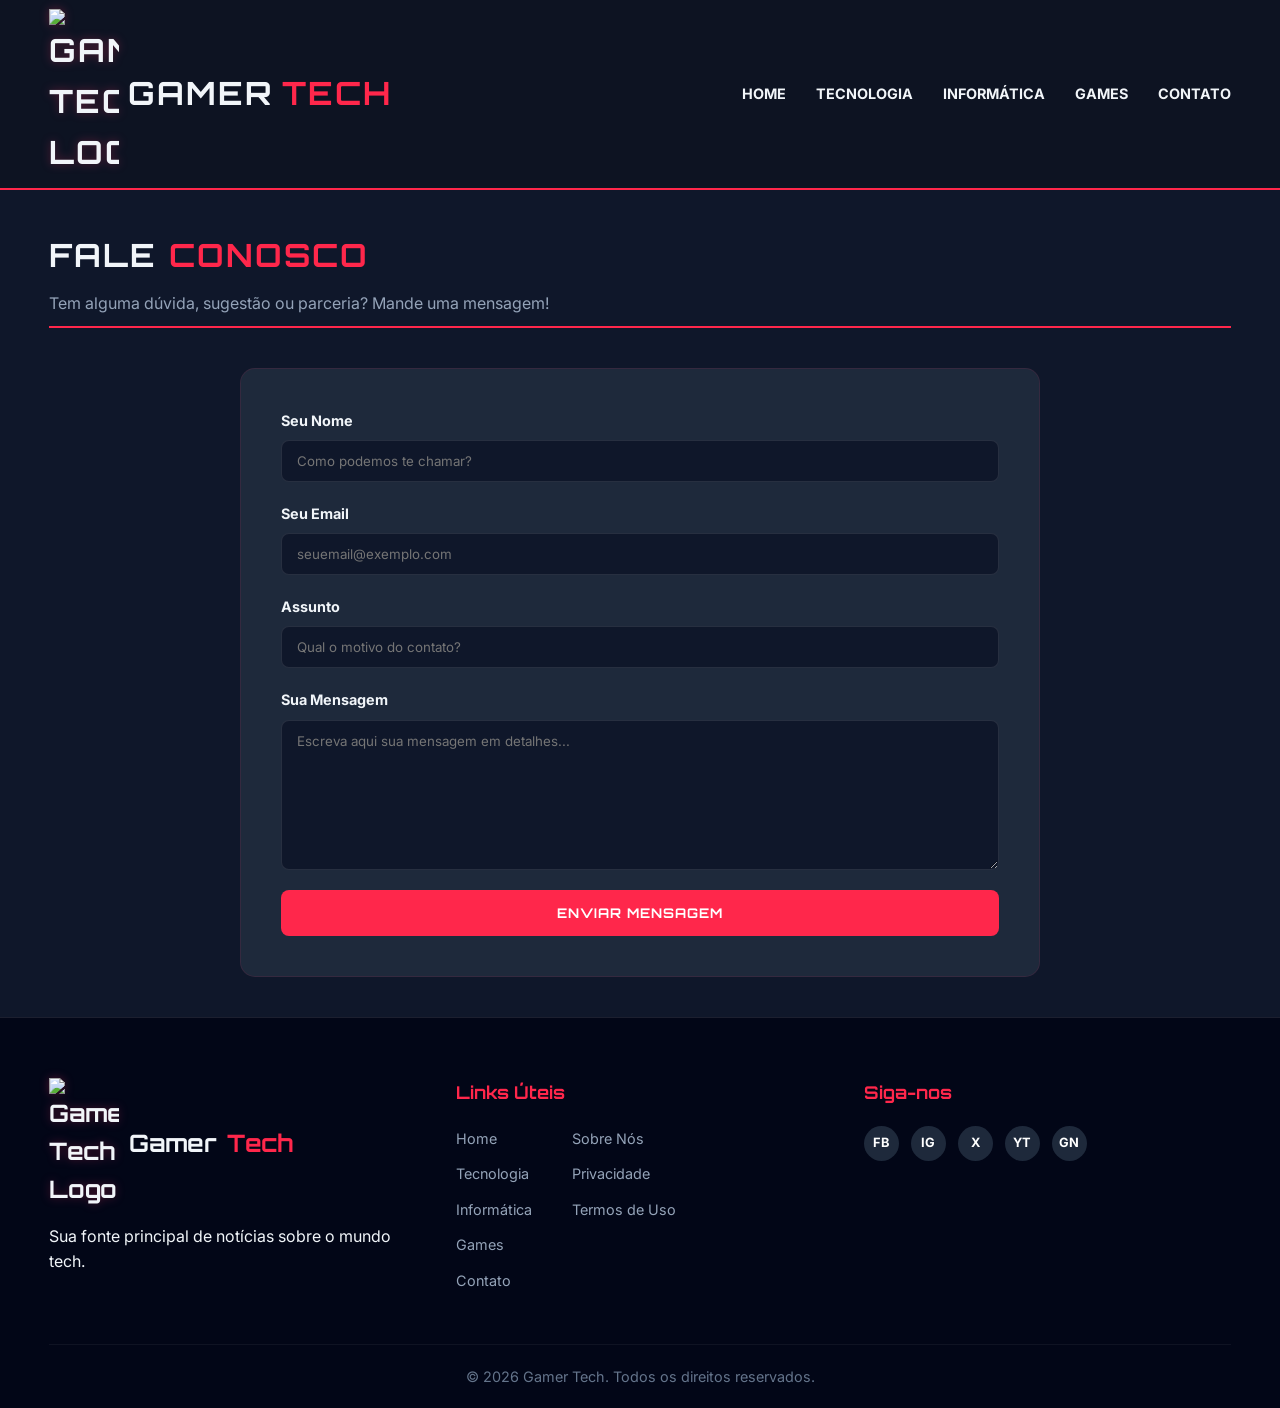
==== contato.html @ 63a46190 "Fiz o upload dos arquivos do site." ====
<!DOCTYPE html>
<html lang="pt-br">
<head>
    <meta charset="UTF-8">
    <meta name="viewport" content="width=device-width, initial-scale=1.0">
    <title>Contato - Gamer Tech</title>
    <link rel="stylesheet" href="style.css">
    <link rel="preconnect" href="https://fonts.googleapis.com">
    <link rel="preconnect" href="https://fonts.gstatic.com" crossorigin>
    <link href="https://fonts.googleapis.com/css2?family=Inter:wght@400;700&family=Orbitron:wght@400;700&display=swap" rel="stylesheet">
</head>
<body>
    <header>
        <div class="container">
            <div class="logo">
                <a href="index.html" style="text-decoration: none; color: inherit;">
                    <h1>
                        <img src="https://i.imgur.com/9I04Gc7.png" alt="Gamer Tech Logo" class="logo-img">
                        Gamer <span>Tech</span>
                    </h1>
                </a>
            </div>
            <nav>
                <ul class="nav-menu">
                    <li><a href="index.html">Home</a></li>
                    <li><a href="tecnologia.html">Tecnologia</a></li>
                    <li><a href="informatica.html">Informática</a></li>
                    <li><a href="games.html">Games</a></li>
                    <li><a href="contato.html">Contato</a></li>
                </ul>
            </nav>
        </div>
    </header>

    <main class="container">
        <section class="page-header" style="margin-top: 40px; border-bottom: 2px solid var(--primary-color); padding-bottom: 10px;">
            <h2 style="font-size: 2rem; text-transform: uppercase; letter-spacing: 2px;">Fale <span style="color: var(--primary-color);">Conosco</span></h2>
            <p style="color: #94a3b8; margin-top: 10px;">Tem alguma dúvida, sugestão ou parceria? Mande uma mensagem!</p>
        </section>

        <section class="contact-container">
            <form action="https://formsubmit.co/hugoctg25@gmail.com" method="POST" class="contact-form">
                <!-- Configurações do FormSubmit -->
                <input type="hidden" name="_next" value="https://hugoctg25.github.io/contato.html">
                <input type="hidden" name="_subject" value="Novo contato do Portal Gamer Tech!">
                <input type="hidden" name="_captcha" value="false">

                <div class="form-group">
                    <label for="name">Seu Nome</label>
                    <input type="text" id="name" name="name" placeholder="Como podemos te chamar?" required>
                </div>

                <div class="form-group">
                    <label for="email">Seu Email</label>
                    <input type="email" id="email" name="email" placeholder="seuemail@exemplo.com" required>
                </div>

                <div class="form-group">
                    <label for="topic">Assunto</label>
                    <input type="text" id="topic" name="subject" placeholder="Qual o motivo do contato?" required>
                </div>

                <div class="form-group">
                    <label for="message">Sua Mensagem</label>
                    <textarea id="message" name="message" placeholder="Escreva aqui sua mensagem em detalhes..." required></textarea>
                </div>

                <button type="submit" class="submit-btn">Enviar Mensagem</button>
            </form>
        </section>
    </main>

    <footer>
        <div class="container">
            <div class="footer-content">
                <div class="footer-logo">
                    <h2 style="display: flex; align-items: center; gap: 10px;">
                        <img src="https://i.imgur.com/9I04Gc7.png" alt="Gamer Tech Logo" class="logo-img">
                        Gamer <span>Tech</span>
                    </h2>
                    <p>Sua fonte principal de notícias sobre o mundo tech.</p>
                </div>
                <div class="footer-links">
                    <h3>Links Úteis</h3>
                    <div class="footer-links-container">
                        <ul>
                            <li><a href="index.html">Home</a></li>
                            <li><a href="tecnologia.html">Tecnologia</a></li>
                            <li><a href="informatica.html">Informática</a></li>
                            <li><a href="games.html">Games</a></li>
                            <li><a href="contato.html">Contato</a></li>
                        </ul>
                        <ul>
                            <li><a href="sobre.html">Sobre Nós</a></li>
                            <li><a href="#">Privacidade</a></li>
                            <li><a href="#">Termos de Uso</a></li>
                        </ul>
                    </div>
                </div>
                <div class="footer-social">
                    <h3>Siga-nos</h3>
                    <div class="social-icons">
                        <a href="#" title="Facebook">FB</a>
                        <a href="#" title="Instagram">IG</a>
                        <a href="#" title="X (Twitter)">X</a>
                        <a href="#" title="YouTube">YT</a>
                        <a href="#" title="Google News">GN</a>
                    </div>
                </div>
            </div>
            <div class="footer-bottom">
                <p>&copy; 2026 Gamer Tech. Todos os direitos reservados.</p>
            </div>
        </div>
    </footer>

    <button id="back-to-top" title="Voltar ao topo">
        <span class="arrow-up"></span>
    </button>

    <script src="script.js"></script>
</body>
</html>
---- style.css ----
:root {
    --bg-color: #0f172a;
    --card-bg: #1e293b;
    --text-color: #f1f5f9;
    --primary-color: #ff274b;
    --secondary-color: #ff274b;
    --accent-color: #ff274b;
    --header-bg: rgba(15, 23, 42, 0.9);
    --header-bg2: rgba(14, 19, 34, 0.9);
}

* {
    margin: 0;
    padding: 0;
    box-sizing: border-box;
}

body {
    font-family: 'Inter', sans-serif;
    background-color: var(--bg-color);
    color: var(--text-color);
    line-height: 1.6;
}

h1, h2, h3, .logo {
    font-family: 'Orbitron', sans-serif;
}

.container {
    max-width: 1200px;
    margin: 0 auto;
    padding: 0 9px;
}

/* Header & Navigation */
header {
    background-color: var(--header-bg2);
    backdrop-filter: blur(10px);
    position: sticky;
    top: 0;
    z-index: 1000;
    padding: 9px 0;
    border-bottom: 2px solid var(--primary-color);
}

header .container {
    display: flex;
    justify-content: space-between;
    align-items: center;
}

.logo h1 {
    font-size: 2.0rem;
    text-transform: uppercase;
    letter-spacing: 2px;
    display: flex;
    align-items: center;
    gap: 9px;
}

.logo-img {
    width: 70px;
    height: auto;
    filter: drop-shadow(0 0 5px rgba(255, 46, 99, 0.3));
}

.logo span {
    color: var(--primary-color);
}

nav ul {
    display: flex;
    list-style: none;
}

nav ul li {
    margin-left: 30px;
}

nav ul li a {
    text-decoration: none;
    color: var(--text-color);
    font-weight: bold;
    transition: color 0.3s ease;
    text-transform: uppercase;
    font-size: 0.9rem;
}

nav ul li a:hover {
    color: var(--secondary-color);
}

/* Carousel Section */
.main-news {
    margin: 40px 0;
}

.carousel {
    position: relative;
    height: 450px;
    border-radius: 15px;
    overflow: hidden;
    border: 1px solid rgba(255, 46, 99, 0.2);
    box-shadow: 0 10px 30px rgba(0,0,0,0.5);
}

.carousel-inner {
    height: 100%;
    width: 100%;
}

.carousel-item {
    position: absolute;
    top: 0;
    left: 0;
    width: 100%;
    height: 100%;
    opacity: 0;
    visibility: hidden;
    transition: opacity 0.8s ease-in-out, visibility 0.8s;
    background-size: cover;
    background-position: center;
    display: flex;
    align-items: flex-end;
    padding: 40px;
}

.carousel-item.active {
    opacity: 1;
    visibility: visible;
}

.hero-content {
    max-width: 700px;
    transform: translateY(20px);
    transition: transform 0.8s ease-out;
}

.carousel-item.active .hero-content {
    transform: translateY(0);
}

/* Controls */
.carousel-control {
    position: absolute;
    top: 50%;
    transform: translateY(-50%);
    background: rgba(0, 0, 0, 0.5);
    color: white;
    border: none;
    width: 50px;
    height: 50px;
    border-radius: 50%;
    cursor: pointer;
    font-family: 'Orbitron', sans-serif;
    font-size: 1.5rem;
    display: flex;
    align-items: center;
    justify-content: center;
    transition: background 0.3s, color 0.3s;
    z-index: 10;
}

.carousel-control:hover {
    background: var(--primary-color);
    color: white;
}

.prev { left: 20px; }
.next { right: 20px; }

/* Indicators */
.carousel-indicators {
    position: absolute;
    bottom: 20px;
    left: 50%;
    transform: translateX(-50%);
    display: flex;
    gap: 10px;
    z-index: 10;
}

.dot {
    width: 12px;
    height: 12px;
    background: rgba(255, 255, 255, 0.3);
    border-radius: 50%;
    cursor: pointer;
    transition: background 0.3s;
}

.dot.active {
    background: var(--primary-color);
    box-shadow: 0 0 10px var(--primary-color);
}

.category {
    background-color: var(--primary-color);
    color: white;
    padding: 5px 12px;
    border-radius: 5px;
    font-size: 0.8rem;
    text-transform: uppercase;
    font-weight: bold;
    display: inline-block;
    margin-bottom: 15px;
}

.hero-content h2 {
    font-size: 2.5rem;
    margin-bottom: 15px;
    line-height: 1.2;
}

.hero-content p {
    font-size: 1.1rem;
    margin-bottom: 25px;
    color: #cbd5e1;
}

.btn {
    display: inline-block;
    background-color: var(--secondary-color);
    color: var(--bg-color);
    padding: 12px 30px;
    text-decoration: none;
    font-weight: bold;
    border-radius: 5px;
    transition: transform 0.3s ease, background-color 0.3s ease;
}

.btn:hover {
    transform: translateY(-3px);
    background-color: #22d3ee;
}

/* News Grid */
.secondary-news {
    display: grid;
    grid-template-columns: repeat(auto-fit, minmax(300px, 1fr));
    gap: 30px;
    margin-bottom: 60px;
}

.news-card {
    background-color: var(--card-bg);
    border-radius: 10px;
    overflow: hidden;
    transition: transform 0.3s ease, opacity 0.5s ease;
    border: 1px solid rgba(255,255,255,0.05);
    opacity: 0;
    transform: translateY(20px);
}

.news-card.visible {
    opacity: 1;
    transform: translateY(0);
}

.news-card:hover {
    transform: translateY(-10px);
}

.news-card.visible:hover {
    transform: translateY(-10px);
}

.news-img {
    height: 200px;
    background-size: cover;
    background-position: center;
}

.news-info {
    padding: 20px;
}

.news-info .category {
    background-color: var(--secondary-color);
    margin-bottom: 10px;
}

.news-info h3 {
    font-size: 1.2rem;
    margin-bottom: 10px;
    line-height: 1.4;
}

.news-info p {
    font-size: 0.95rem;
    color: #94a3b8;
}

/* Back to Top Button */
#back-to-top {
    position: fixed;
    bottom: 30px;
    right: 30px;
    width: 45px;
    height: 45px;
    background-color: var(--primary-color);
    border: none;
    border-radius: 8px;
    cursor: pointer;
    display: flex;
    align-items: center;
    justify-content: center;
    box-shadow: 0 5px 15px rgba(0, 0, 0, 0.3);
    z-index: 1000;
    transition: transform 0.3s ease, background-color 0.3s ease, opacity 0.3s ease, visibility 0.3s;
    opacity: 0;
    visibility: hidden;
}

#back-to-top.show {
    opacity: 1;
    visibility: visible;
}

#back-to-top:hover {
    background-color: #ff4d7d;
    transform: translateY(-5px);
}

.arrow-up {
    width: 0;
    height: 0;
    border-left: 8px solid transparent;
    border-right: 8px solid transparent;
    border-bottom: 12px solid white;
}

/* Contact Form Styles */
.contact-container {
    max-width: 800px;
    margin: 40px auto;
    background-color: var(--card-bg);
    padding: 40px;
    border-radius: 15px;
    border: 1px solid rgba(255, 46, 99, 0.1);
}

.contact-form {
    display: flex;
    flex-direction: column;
    gap: 20px;
}

.form-group {
    display: flex;
    flex-direction: column;
    gap: 8px;
}

.form-group label {
    font-weight: bold;
    color: var(--text-color);
    font-size: 0.9rem;
}

.form-group input, 
.form-group textarea {
    background-color: var(--bg-color);
    border: 1px solid rgba(255, 255, 255, 0.1);
    padding: 12px 15px;
    border-radius: 8px;
    color: white;
    font-family: 'Inter', sans-serif;
    transition: border-color 0.3s ease, box-shadow 0.3s ease;
}

.form-group input:focus, 
.form-group textarea:focus {
    outline: none;
    border-color: var(--primary-color);
    box-shadow: 0 0 10px rgba(255, 46, 99, 0.2);
}

.form-group textarea {
    resize: vertical;
    min-height: 150px;
}

.submit-btn {
    background-color: var(--primary-color);
    color: white;
    border: none;
    padding: 15px;
    border-radius: 8px;
    font-weight: bold;
    cursor: pointer;
    text-transform: uppercase;
    letter-spacing: 1px;
    transition: transform 0.3s ease, background-color 0.3s ease;
    font-family: 'Orbitron', sans-serif;
}

.submit-btn:hover {
    background-color: #ff4d7d;
    transform: translateY(-3px);
}

/* Footer (existing) */
footer {
    background-color: #020617;
    padding: 60px 0 20px;
    margin-top: 40px;
    border-top: 1px solid rgba(255,255,255,0.1);
}

.footer-content {
    display: grid;
    grid-template-columns: repeat(auto-fit, minmax(200px, 1fr));
    gap: 40px;
    margin-bottom: 40px;
}

.footer-logo h2 {
    font-size: 1.5rem;
    margin-bottom: 15px;
}

.footer-logo span {
    color: var(--primary-color);
}

.footer-links h3, .footer-social h3 {
    font-size: 1.1rem;
    margin-bottom: 20px;
    color: var(--secondary-color);
}

.footer-links-container {
    display: flex;
    gap: 40px;
}

.footer-links ul {
    list-style: none;
}

.footer-links ul li {
    margin-bottom: 10px;
}

.footer-links ul li a {
    text-decoration: none;
    color: #94a3b8;
    transition: color 0.3s ease;
    font-size: 0.9rem;
}

.footer-links ul li a:hover {
    color: white;
}

.social-icons {
    display: flex;
    gap: 12px;
    flex-wrap: wrap;
}

.social-icons a {
    width: 35px;
    height: 35px;
    background-color: var(--card-bg);
    display: flex;
    align-items: center;
    justify-content: center;
    border-radius: 50%;
    color: white;
    text-decoration: none;
    transition: background-color 0.3s ease, transform 0.3s ease;
    font-size: 0.8rem;
    font-weight: bold;
}

.social-icons a:hover {
    background-color: var(--primary-color);
    transform: translateY(-3px);
}

.footer-bottom {
    text-align: center;
    padding-top: 20px;
    border-top: 1px solid rgba(255,255,255,0.05);
    font-size: 0.9rem;
    color: #64748b;
}

/* Responsive */
@media (max-width: 768px) {
    header .container {
        flex-direction: column;
        gap: 20px;
    }
    
    nav ul li {
        margin: 0 10px;
    }

    .hero-content h2 {
        font-size: 1.8rem;
    }
}
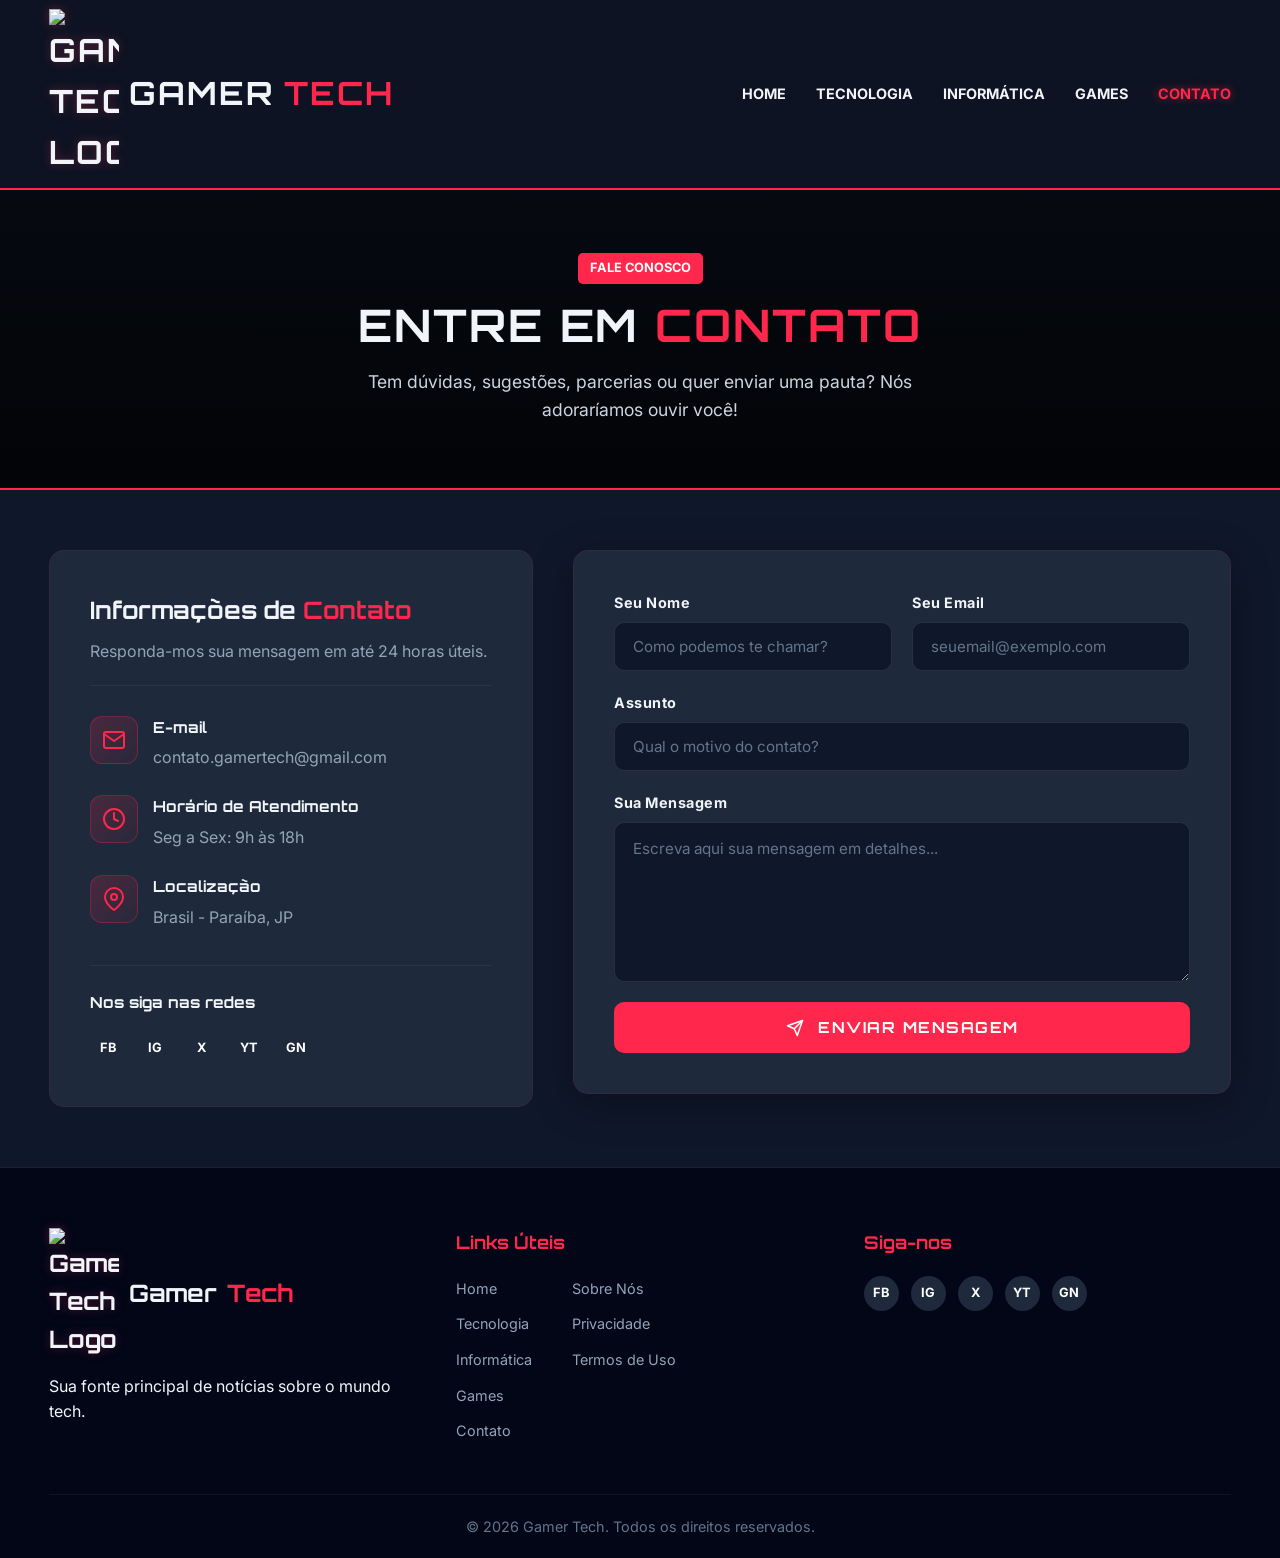
==== commit 12061d65: "Add files via upload Fora feitas novas atualizações no site.  1. Mudança no Menu Horizontal; 2. A" ====
--- a/contato.html
+++ b/contato.html
@@ -14,8 +14,8 @@
         <div class="container">
             <div class="logo">
                 <a href="index.html" style="text-decoration: none; color: inherit;">
-                    <h1>
-                        <img src="https://i.imgur.com/9I04Gc7.png" alt="Gamer Tech Logo" class="logo-img">
+                    <h1 style="display: flex; align-items: center; gap: 10px;">
+                        <img src="https://i.imgur.com/VM0Gyce.png" alt="Gamer Tech Logo" class="logo-img">
                         Gamer <span>Tech</span>
                     </h1>
                 </a>
@@ -26,47 +26,108 @@
                     <li><a href="tecnologia.html">Tecnologia</a></li>
                     <li><a href="informatica.html">Informática</a></li>
                     <li><a href="games.html">Games</a></li>
-                    <li><a href="contato.html">Contato</a></li>
+                    <li><a href="contato.html" class="active">Contato</a></li>
                 </ul>
             </nav>
         </div>
     </header>
 
+    <section class="contact-hero">
+        <div class="contact-hero-overlay"></div>
+        <div class="container contact-hero-content">
+            <span class="category">Fale Conosco</span>
+            <h2>Entre em <span style="color: var(--primary-color);">Contato</span></h2>
+            <p>Tem dúvidas, sugestões, parcerias ou quer enviar uma pauta? Nós adoraríamos ouvir você!</p>
+        </div>
+    </section>
+
     <main class="container">
-        <section class="page-header" style="margin-top: 40px; border-bottom: 2px solid var(--primary-color); padding-bottom: 10px;">
-            <h2 style="font-size: 2rem; text-transform: uppercase; letter-spacing: 2px;">Fale <span style="color: var(--primary-color);">Conosco</span></h2>
-            <p style="color: #94a3b8; margin-top: 10px;">Tem alguma dúvida, sugestão ou parceria? Mande uma mensagem!</p>
-        </section>
-
-        <section class="contact-container">
-            <form action="https://formsubmit.co/hugoctg25@gmail.com" method="POST" class="contact-form">
-                <!-- Configurações do FormSubmit -->
-                <input type="hidden" name="_next" value="https://hugoctg25.github.io/contato.html">
-                <input type="hidden" name="_subject" value="Novo contato do Portal Gamer Tech!">
-                <input type="hidden" name="_captcha" value="false">
-
-                <div class="form-group">
-                    <label for="name">Seu Nome</label>
-                    <input type="text" id="name" name="name" placeholder="Como podemos te chamar?" required>
+        <section class="contact-wrapper">
+            <div class="contact-info fade-card">
+                <div class="contact-info-header">
+                    <h3 style="font-family: 'Orbitron', sans-serif; font-size: 1.5rem; margin-bottom: 10px;">Informações de <span style="color: var(--primary-color);">Contato</span></h3>
+                    <p style="color: #94a3b8;">Responda-mos sua mensagem em até 24 horas úteis.</p>
                 </div>
 
-                <div class="form-group">
-                    <label for="email">Seu Email</label>
-                    <input type="email" id="email" name="email" placeholder="seuemail@exemplo.com" required>
+                <div class="contact-info-items">
+                    <div class="contact-info-item">
+                        <div class="contact-icon">
+                            <svg xmlns="http://www.w3.org/2000/svg" width="24" height="24" viewBox="0 0 24 24" fill="none" stroke="currentColor" stroke-width="2" stroke-linecap="round" stroke-linejoin="round"><path d="M4 4h16c1.1 0 2 .9 2 2v12c0 1.1-.9 2-2 2H4c-1.1 0-2-.9-2-2V6c0-1.1.9-2 2-2z"/><polyline points="22,6 12,13 2,6"/></svg>
+                        </div>
+                        <div>
+                            <h4 style="font-family: 'Orbitron', sans-serif; font-size: 0.95rem; margin-bottom: 5px;">E-mail</h4>
+                            <a href="mailto:contato.gamertech@gmail.com" style="color: #94a3b8; text-decoration: none; transition: color 0.3s;">contato.gamertech@gmail.com</a>
+                        </div>
+                    </div>
+
+                    <div class="contact-info-item">
+                        <div class="contact-icon">
+                            <svg xmlns="http://www.w3.org/2000/svg" width="24" height="24" viewBox="0 0 24 24" fill="none" stroke="currentColor" stroke-width="2" stroke-linecap="round" stroke-linejoin="round"><circle cx="12" cy="12" r="10"/><polyline points="12 6 12 12 16 14"/></svg>
+                        </div>
+                        <div>
+                            <h4 style="font-family: 'Orbitron', sans-serif; font-size: 0.95rem; margin-bottom: 5px;">Horário de Atendimento</h4>
+                            <p style="color: #94a3b8;">Seg a Sex: 9h às 18h</p>
+                        </div>
+                    </div>
+
+                    <div class="contact-info-item">
+                        <div class="contact-icon">
+                            <svg xmlns="http://www.w3.org/2000/svg" width="24" height="24" viewBox="0 0 24 24" fill="none" stroke="currentColor" stroke-width="2" stroke-linecap="round" stroke-linejoin="round"><path d="M21 10c0 7-9 13-9 13s-9-6-9-13a9 9 0 0 1 18 0z"/><circle cx="12" cy="10" r="3"/></svg>
+                        </div>
+                        <div>
+                            <h4 style="font-family: 'Orbitron', sans-serif; font-size: 0.95rem; margin-bottom: 5px;">Localização</h4>
+                            <p style="color: #94a3b8;">Brasil - Paraíba, JP</p>
+                        </div>
+                    </div>
                 </div>
 
-                <div class="form-group">
-                    <label for="topic">Assunto</label>
-                    <input type="text" id="topic" name="subject" placeholder="Qual o motivo do contato?" required>
+                <div class="contact-social">
+                    <h4 style="font-family: 'Orbitron', sans-serif; font-size: 0.95rem; margin-bottom: 15px;">Nos siga nas redes</h4>
+                    <div class="social-icons">
+                        <a href="#" title="Facebook">FB</a>
+                        <a href="#" title="Instagram">IG</a>
+                        <a href="#" title="X (Twitter)">X</a>
+                        <a href="#" title="YouTube">YT</a>
+                        <a href="#" title="Google News">GN</a>
+                    </div>
                 </div>
+            </div>
 
-                <div class="form-group">
-                    <label for="message">Sua Mensagem</label>
-                    <textarea id="message" name="message" placeholder="Escreva aqui sua mensagem em detalhes..." required></textarea>
-                </div>
+            <div class="contact-container fade-card" style="margin: 0;">
+                <form action="https://formsubmit.co/hugoctg25@gmail.com" method="POST" class="contact-form">
+                    <input type="hidden" name="_next" value="https://hugoctg25.github.io/contato.html">
+                    <input type="hidden" name="_subject" value="Novo contato do Portal Gamer Tech!">
+                    <input type="hidden" name="_captcha" value="false">
+                    <input type="hidden" name="_template" value="table">
 
-                <button type="submit" class="submit-btn">Enviar Mensagem</button>
-            </form>
+                    <div class="form-row">
+                        <div class="form-group">
+                            <label for="name">Seu Nome</label>
+                            <input type="text" id="name" name="name" placeholder="Como podemos te chamar?" required>
+                        </div>
+
+                        <div class="form-group">
+                            <label for="email">Seu Email</label>
+                            <input type="email" id="email" name="email" placeholder="seuemail@exemplo.com" required>
+                        </div>
+                    </div>
+
+                    <div class="form-group">
+                        <label for="topic">Assunto</label>
+                        <input type="text" id="topic" name="subject" placeholder="Qual o motivo do contato?" required>
+                    </div>
+
+                    <div class="form-group">
+                        <label for="message">Sua Mensagem</label>
+                        <textarea id="message" name="message" placeholder="Escreva aqui sua mensagem em detalhes..." required></textarea>
+                    </div>
+
+                    <button type="submit" class="submit-btn">
+                        <svg xmlns="http://www.w3.org/2000/svg" width="18" height="18" viewBox="0 0 24 24" fill="none" stroke="currentColor" stroke-width="2" stroke-linecap="round" stroke-linejoin="round" style="vertical-align: middle; margin-right: 8px;"><line x1="22" y1="2" x2="11" y2="13"/><polygon points="22 2 15 22 11 13 2 9 22 2"/></svg>
+                        Enviar Mensagem
+                    </button>
+                </form>
+            </div>
         </section>
     </main>
 
@@ -75,7 +136,7 @@
             <div class="footer-content">
                 <div class="footer-logo">
                     <h2 style="display: flex; align-items: center; gap: 10px;">
-                        <img src="https://i.imgur.com/9I04Gc7.png" alt="Gamer Tech Logo" class="logo-img">
+                        <img src="https://i.imgur.com/VM0Gyce.png" alt="Gamer Tech Logo" class="logo-img">
                         Gamer <span>Tech</span>
                     </h2>
                     <p>Sua fonte principal de notícias sobre o mundo tech.</p>
@@ -92,8 +153,8 @@
                         </ul>
                         <ul>
                             <li><a href="sobre.html">Sobre Nós</a></li>
-                            <li><a href="#">Privacidade</a></li>
-                            <li><a href="#">Termos de Uso</a></li>
+                            <li><a href="privacidade.html">Privacidade</a></li>
+                            <li><a href="termos.html">Termos de Uso</a></li>
                         </ul>
                     </div>
                 </div>
--- a/style.css
+++ b/style.css
@@ -88,6 +88,11 @@
 
 nav ul li a:hover {
     color: var(--secondary-color);
+}
+
+nav ul li a.active {
+    color: var(--primary-color);
+    text-shadow: 0 0 8px rgba(255, 39, 75, 0.6);
 }
 
 /* Carousel Section */
@@ -330,19 +335,183 @@
     border-bottom: 12px solid white;
 }
 
-/* Contact Form Styles */
-.contact-container {
-    max-width: 800px;
-    margin: 40px auto;
+/* Fade Card Animation (reutilizável para contato e outras seções) */
+.fade-card {
+    opacity: 0;
+    transform: translateY(20px);
+    transition: transform 0.5s ease, opacity 0.5s ease;
+}
+
+.fade-card.visible {
+    opacity: 1;
+    transform: translateY(0);
+}
+
+/* Generic Page Hero (para tecnologia, informatica, games, sobre, privacidade, termos) */
+.page-hero {
+    position: relative;
+    height: 300px;
+    background-size: cover;
+    background-position: center;
+    display: flex;
+    align-items: center;
+    margin-bottom: 60px;
+    border-bottom: 2px solid var(--primary-color);
+}
+
+.page-hero-overlay {
+    position: absolute;
+    top: 0; left: 0; right: 0; bottom: 0;
+    background: linear-gradient(rgba(0,0,0,0.6), rgba(0,0,0,0.85));
+    z-index: 1;
+}
+
+.page-hero-content {
+    position: relative;
+    z-index: 2;
+    text-align: center;
+    width: 100%;
+}
+
+.page-hero-content h2 {
+    font-size: 2.8rem;
+    text-transform: uppercase;
+    letter-spacing: 2px;
+    margin-bottom: 15px;
+    line-height: 1.2;
+}
+
+.page-hero-content p {
+    font-size: 1.1rem;
+    color: #cbd5e1;
+    max-width: 700px;
+    margin: 0 auto;
+}
+
+/* Contact Hero Section */
+.contact-hero {
+    position: relative;
+    height: 300px;
+    background-image: linear-gradient(rgba(0,0,0,0.6), rgba(0,0,0,0.85)), url('https://images.unsplash.com/photo-1516321318423-f06f85e504b3?q=80&w=1600&auto=format&fit=crop');
+    background-size: cover;
+    background-position: center;
+    display: flex;
+    align-items: center;
+    margin-bottom: 60px;
+    border-bottom: 2px solid var(--primary-color);
+}
+
+.contact-hero-content {
+    position: relative;
+    z-index: 2;
+    text-align: center;
+}
+
+.contact-hero-content h2 {
+    font-size: 2.8rem;
+    text-transform: uppercase;
+    letter-spacing: 2px;
+    margin-bottom: 15px;
+    line-height: 1.2;
+}
+
+.contact-hero-content p {
+    font-size: 1.1rem;
+    color: #cbd5e1;
+    max-width: 600px;
+    margin: 0 auto;
+}
+
+/* Contact Wrapper - Two Column Layout */
+.contact-wrapper {
+    display: grid;
+    grid-template-columns: 1fr 1.3fr;
+    gap: 40px;
+    margin-bottom: 60px;
+    align-items: start;
+}
+
+/* Contact Info */
+.contact-info {
     background-color: var(--card-bg);
     padding: 40px;
     border-radius: 15px;
     border: 1px solid rgba(255, 46, 99, 0.1);
+    position: sticky;
+    top: 100px;
+}
+
+.contact-info-header {
+    margin-bottom: 30px;
+    padding-bottom: 20px;
+    border-bottom: 1px solid rgba(255, 255, 255, 0.05);
+}
+
+.contact-info-items {
+    display: flex;
+    flex-direction: column;
+    gap: 25px;
+    margin-bottom: 35px;
+}
+
+.contact-info-item {
+    display: flex;
+    align-items: flex-start;
+    gap: 15px;
+    transition: transform 0.3s ease;
+}
+
+.contact-info-item:hover {
+    transform: translateX(5px);
+}
+
+.contact-info-item:hover a {
+    color: var(--primary-color) !important;
+}
+
+.contact-icon {
+    width: 48px;
+    height: 48px;
+    background: linear-gradient(135deg, rgba(255, 39, 75, 0.2), rgba(255, 39, 75, 0.05));
+    border: 1px solid rgba(255, 39, 75, 0.3);
+    color: var(--primary-color);
+    border-radius: 12px;
+    display: flex;
+    align-items: center;
+    justify-content: center;
+    flex-shrink: 0;
+    transition: all 0.3s ease;
+}
+
+.contact-info-item:hover .contact-icon {
+    background: var(--primary-color);
+    color: white;
+    transform: scale(1.05);
+}
+
+.contact-social {
+    padding-top: 25px;
+    border-top: 1px solid rgba(255, 255, 255, 0.05);
+}
+
+/* Contact Form (updated) */
+.contact-container {
+    background-color: var(--card-bg);
+    padding: 40px;
+    border-radius: 15px;
+    border: 1px solid rgba(255, 46, 99, 0.1);
+    box-shadow: 0 10px 40px rgba(0, 0, 0, 0.3);
 }
 
 .contact-form {
     display: flex;
     flex-direction: column;
+    gap: 20px;
+}
+
+.form-row {
+    display: grid;
+    grid-template-columns: 1fr 1fr;
     gap: 20px;
 }
 
@@ -356,48 +525,80 @@
     font-weight: bold;
     color: var(--text-color);
     font-size: 0.9rem;
+    letter-spacing: 0.5px;
 }
 
 .form-group input, 
 .form-group textarea {
     background-color: var(--bg-color);
     border: 1px solid rgba(255, 255, 255, 0.1);
-    padding: 12px 15px;
-    border-radius: 8px;
+    padding: 14px 18px;
+    border-radius: 10px;
     color: white;
     font-family: 'Inter', sans-serif;
-    transition: border-color 0.3s ease, box-shadow 0.3s ease;
+    font-size: 0.95rem;
+    transition: all 0.3s ease;
+}
+
+.form-group input::placeholder,
+.form-group textarea::placeholder {
+    color: #64748b;
 }
 
 .form-group input:focus, 
 .form-group textarea:focus {
     outline: none;
     border-color: var(--primary-color);
-    box-shadow: 0 0 10px rgba(255, 46, 99, 0.2);
+    box-shadow: 0 0 0 3px rgba(255, 46, 99, 0.15);
+    background-color: rgba(15, 23, 42, 0.8);
 }
 
 .form-group textarea {
     resize: vertical;
-    min-height: 150px;
+    min-height: 160px;
+    line-height: 1.6;
 }
 
 .submit-btn {
     background-color: var(--primary-color);
     color: white;
     border: none;
-    padding: 15px;
-    border-radius: 8px;
+    padding: 16px 32px;
+    border-radius: 10px;
     font-weight: bold;
     cursor: pointer;
     text-transform: uppercase;
-    letter-spacing: 1px;
-    transition: transform 0.3s ease, background-color 0.3s ease;
+    letter-spacing: 1.5px;
+    transition: all 0.3s ease;
     font-family: 'Orbitron', sans-serif;
+    font-size: 0.95rem;
+    position: relative;
+    overflow: hidden;
+}
+
+.submit-btn::before {
+    content: '';
+    position: absolute;
+    top: 0;
+    left: -100%;
+    width: 100%;
+    height: 100%;
+    background: linear-gradient(90deg, transparent, rgba(255, 255, 255, 0.15), transparent);
+    transition: left 0.5s ease;
+}
+
+.submit-btn:hover::before {
+    left: 100%;
 }
 
 .submit-btn:hover {
     background-color: #ff4d7d;
     transform: translateY(-3px);
+    box-shadow: 0 10px 25px rgba(255, 39, 75, 0.3);
+}
+
+.submit-btn:active {
+    transform: translateY(-1px);
 }
 
 /* Footer (existing) */
@@ -489,6 +690,16 @@
 }
 
 /* Responsive */
+@media (max-width: 992px) {
+    .contact-wrapper {
+        grid-template-columns: 1fr;
+    }
+
+    .contact-info {
+        position: static;
+    }
+}
+
 @media (max-width: 768px) {
     header .container {
         flex-direction: column;
@@ -502,4 +713,31 @@
     .hero-content h2 {
         font-size: 1.8rem;
     }
-}
+
+    .contact-hero {
+        height: 250px;
+    }
+
+    .page-hero {
+        height: 250px;
+    }
+
+    .contact-hero-content h2,
+    .page-hero-content h2 {
+        font-size: 2rem;
+    }
+
+    .contact-hero-content p,
+    .page-hero-content p {
+        font-size: 1rem;
+    }
+
+    .form-row {
+        grid-template-columns: 1fr;
+    }
+
+    .contact-info,
+    .contact-container {
+        padding: 25px;
+    }
+}
